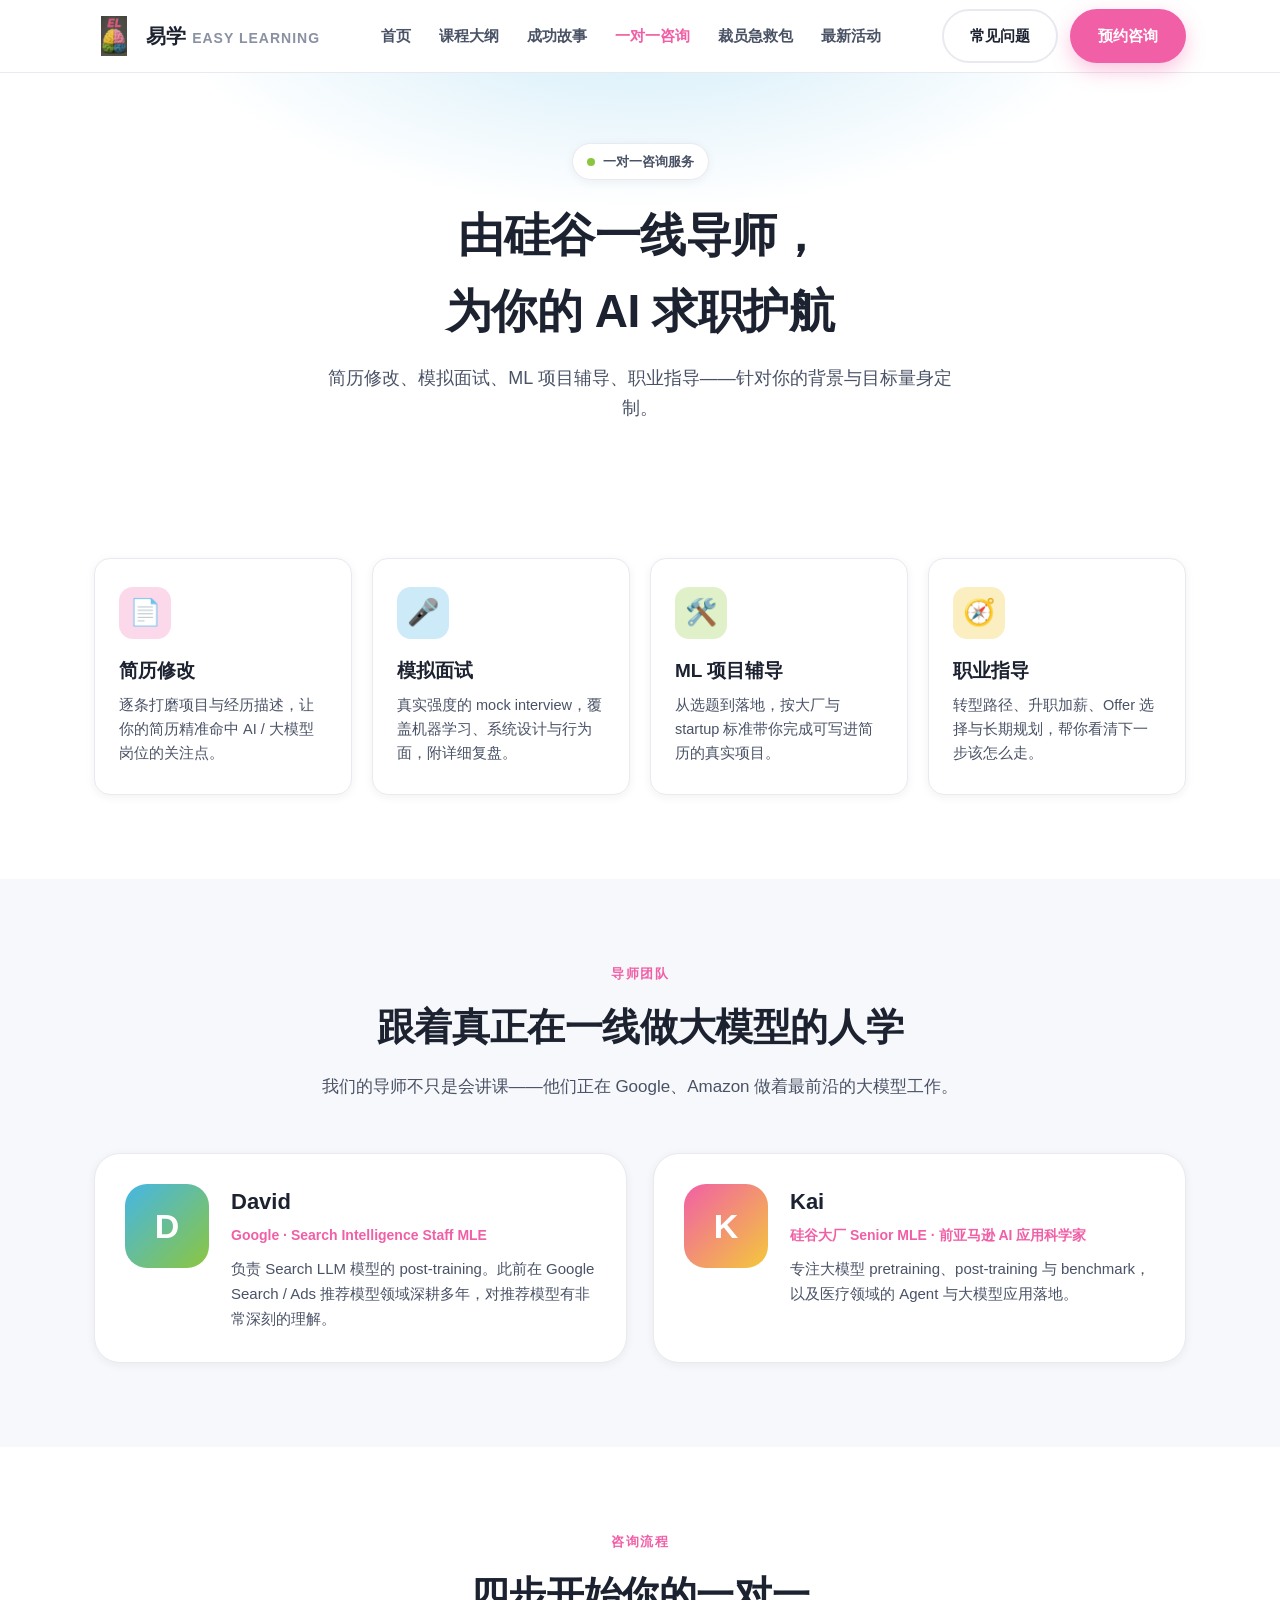
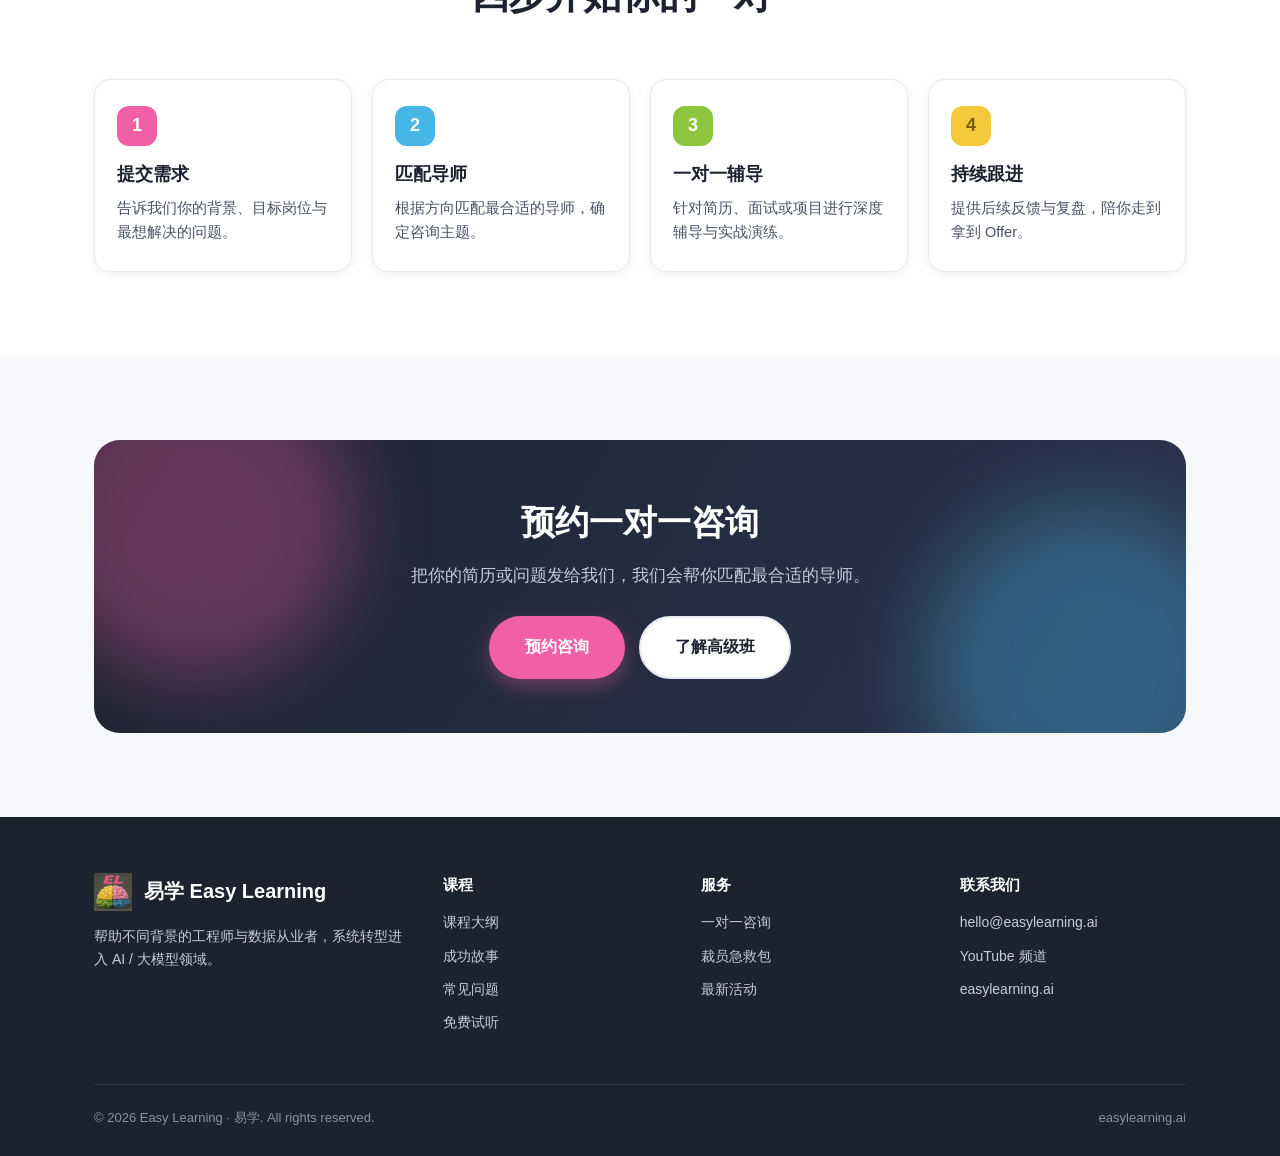
==== consulting.html @ 0535672e "Initialize" ====
<!DOCTYPE html>
<html lang="zh-CN">
<head>
  <meta charset="UTF-8" />
  <meta name="viewport" content="width=device-width, initial-scale=1.0" />
  <title>一对一咨询服务 — 易学 Easy Learning</title>
  <meta name="description" content="易学一对一咨询：简历修改、模拟面试、ML 项目辅导与职业指导，由 Google Staff MLE 与亚马逊 AI 应用科学家亲自授课。" />
  <link rel="icon" href="assets/img/logo.png" />
  <link rel="stylesheet" href="assets/css/style.css" />
</head>
<body>

  <header class="site-header">
    <div class="container nav">
      <a class="brand" href="index.html">
        <img src="assets/img/logo.png" alt="Easy Learning logo" />
        <span>易学 <span class="en">EASY LEARNING</span></span>
      </a>
      <nav class="nav-links">
        <a href="index.html">首页</a>
        <a href="index.html#syllabus">课程大纲</a>
        <a href="index.html#stories">成功故事</a>
        <a href="consulting.html" class="active">一对一咨询</a>
        <a href="layoff.html">裁员急救包</a>
        <a href="events.html">最新活动</a>
      </nav>
      <div class="nav-cta">
        <a href="index.html#faq" class="btn btn-ghost">常见问题</a>
        <a href="#book" class="btn btn-primary">预约咨询</a>
      </div>
      <button class="nav-toggle" aria-label="菜单"><span></span><span></span><span></span></button>
    </div>
  </header>

  <!-- Page hero -->
  <section class="page-hero">
    <div class="container">
      <span class="eyebrow"><span class="dot"></span>一对一咨询服务</span>
      <h1>由硅谷一线导师，<br />为你的 AI 求职护航</h1>
      <p>简历修改、模拟面试、ML 项目辅导、职业指导——针对你的背景与目标量身定制。</p>
    </div>
  </section>

  <!-- Services -->
  <section class="section">
    <div class="container">
      <div class="services">
        <div class="service reveal">
          <div class="ico" style="background:var(--pink-soft);color:var(--pink)">📄</div>
          <h3>简历修改</h3>
          <p>逐条打磨项目与经历描述，让你的简历精准命中 AI / 大模型岗位的关注点。</p>
        </div>
        <div class="service reveal">
          <div class="ico" style="background:var(--blue-soft);color:var(--blue)">🎤</div>
          <h3>模拟面试</h3>
          <p>真实强度的 mock interview，覆盖机器学习、系统设计与行为面，附详细复盘。</p>
        </div>
        <div class="service reveal">
          <div class="ico" style="background:var(--green-soft);color:var(--green)">🛠️</div>
          <h3>ML 项目辅导</h3>
          <p>从选题到落地，按大厂与 startup 标准带你完成可写进简历的真实项目。</p>
        </div>
        <div class="service reveal">
          <div class="ico" style="background:var(--yellow-soft);color:#c79a16">🧭</div>
          <h3>职业指导</h3>
          <p>转型路径、升职加薪、Offer 选择与长期规划，帮你看清下一步该怎么走。</p>
        </div>
      </div>
    </div>
  </section>

  <!-- Teachers -->
  <section class="section alt">
    <div class="container">
      <div class="section-head reveal">
        <div class="kicker">导师团队</div>
        <h2>跟着真正在一线做大模型的人学</h2>
        <p>我们的导师不只是会讲课——他们正在 Google、Amazon 做着最前沿的大模型工作。</p>
      </div>
      <div class="teachers">
        <div class="teacher reveal">
          <div class="face" style="background:linear-gradient(135deg,var(--blue),var(--green))">D</div>
          <div>
            <h3>David</h3>
            <div class="role">Google · Search Intelligence Staff MLE</div>
            <p>负责 Search LLM 模型的 post-training。此前在 Google Search / Ads 推荐模型领域深耕多年，对推荐模型有非常深刻的理解。</p>
          </div>
        </div>
        <div class="teacher reveal">
          <div class="face" style="background:linear-gradient(135deg,var(--pink),var(--yellow))">K</div>
          <div>
            <h3>Kai</h3>
            <div class="role">硅谷大厂 Senior MLE · 前亚马逊 AI 应用科学家</div>
            <p>专注大模型 pretraining、post-training 与 benchmark，以及医疗领域的 Agent 与大模型应用落地。</p>
          </div>
        </div>
      </div>
    </div>
  </section>

  <!-- How it works -->
  <section class="section">
    <div class="container">
      <div class="section-head reveal">
        <div class="kicker">咨询流程</div>
        <h2>四步开始你的一对一</h2>
      </div>
      <div class="steps">
        <div class="step reveal"><div class="n" style="background:var(--pink)">1</div><h3>提交需求</h3><p>告诉我们你的背景、目标岗位与最想解决的问题。</p></div>
        <div class="step reveal"><div class="n" style="background:var(--blue)">2</div><h3>匹配导师</h3><p>根据方向匹配最合适的导师，确定咨询主题。</p></div>
        <div class="step reveal"><div class="n" style="background:var(--green)">3</div><h3>一对一辅导</h3><p>针对简历、面试或项目进行深度辅导与实战演练。</p></div>
        <div class="step reveal"><div class="n" style="background:var(--yellow);color:#7a5e00">4</div><h3>持续跟进</h3><p>提供后续反馈与复盘，陪你走到拿到 Offer。</p></div>
      </div>
    </div>
  </section>

  <!-- Book / CTA -->
  <section class="section alt" id="book">
    <div class="container">
      <div class="cta-band reveal">
        <div class="blob" style="background:var(--pink);left:-60px;top:-80px;"></div>
        <div class="blob" style="background:var(--blue);right:-60px;bottom:-90px;"></div>
        <h2>预约一对一咨询</h2>
        <p>把你的简历或问题发给我们，我们会帮你匹配最合适的导师。</p>
        <div class="actions">
          <a href="mailto:hello@easylearning.ai?subject=一对一咨询预约" class="btn btn-primary btn-lg">预约咨询</a>
          <a href="index.html#syllabus" class="btn btn-ghost btn-lg">了解高级班</a>
        </div>
      </div>
    </div>
  </section>

  <footer class="site-footer">
    <div class="container">
      <div class="foot-grid">
        <div>
          <div class="foot-brand"><img src="assets/img/logo.png" alt="" />易学 Easy Learning</div>
          <p>帮助不同背景的工程师与数据从业者，系统转型进入 AI / 大模型领域。</p>
        </div>
        <div class="foot-col">
          <h4>课程</h4>
          <a href="index.html#syllabus">课程大纲</a>
          <a href="index.html#stories">成功故事</a>
          <a href="index.html#faq">常见问题</a>
          <a href="index.html#trial">免费试听</a>
        </div>
        <div class="foot-col">
          <h4>服务</h4>
          <a href="consulting.html">一对一咨询</a>
          <a href="layoff.html">裁员急救包</a>
          <a href="events.html">最新活动</a>
        </div>
        <div class="foot-col">
          <h4>联系我们</h4>
          <a href="mailto:hello@easylearning.ai">hello@easylearning.ai</a>
          <a href="https://www.youtube.com/playlist?list=PLTrXzjvaj80YMJQVzphciMIalMmECx3Dy" target="_blank" rel="noopener">YouTube 频道</a>
          <a href="https://easylearning.ai" target="_blank" rel="noopener">easylearning.ai</a>
        </div>
      </div>
      <div class="foot-bottom">
        <span>© 2026 Easy Learning · 易学. All rights reserved.</span>
        <span>easylearning.ai</span>
      </div>
    </div>
  </footer>

  <script src="assets/js/main.js"></script>
</body>
</html>
---- assets/css/style.css ----
/* ===== Easy Learning — Design System ===== */
:root {
  /* Brand palette (from the fluffy brain logo) */
  --pink:   #f15fa6;
  --pink-soft: #fbd9ea;
  --yellow: #f4c83b;
  --yellow-soft: #fbeec0;
  --green:  #8cc63f;
  --green-soft: #e0f0c8;
  --blue:   #45b6e6;
  --blue-soft: #cdeaf8;

  --ink:    #1c2230;
  --ink-2:  #4a5266;
  --muted:  #8a91a3;
  --line:   #e8eaf0;
  --bg:     #ffffff;
  --bg-2:   #f7f8fb;
  --bg-3:   #eef1f7;

  --radius: 16px;
  --radius-lg: 26px;
  --shadow-sm: 0 2px 10px rgba(28,34,48,.06);
  --shadow:    0 10px 30px rgba(28,34,48,.10);
  --shadow-lg: 0 24px 60px rgba(28,34,48,.16);

  --maxw: 1140px;
  --font: "PingFang SC", "Hiragino Sans GB", "Microsoft YaHei", -apple-system,
          BlinkMacSystemFont, "Segoe UI", Roboto, Helvetica, Arial, sans-serif;
}

* { box-sizing: border-box; }
html { scroll-behavior: smooth; }
body {
  margin: 0;
  font-family: var(--font);
  color: var(--ink);
  background: var(--bg);
  line-height: 1.65;
  -webkit-font-smoothing: antialiased;
  text-rendering: optimizeLegibility;
}
img { max-width: 100%; display: block; }
a { color: inherit; text-decoration: none; }

.container { width: 100%; max-width: var(--maxw); margin: 0 auto; padding: 0 24px; }

/* ===== Buttons ===== */
.btn {
  display: inline-flex; align-items: center; gap: 8px;
  padding: 13px 26px; border-radius: 999px;
  font-weight: 700; font-size: 15px; cursor: pointer;
  border: 2px solid transparent; transition: transform .15s ease, box-shadow .15s ease, background .15s ease;
  white-space: nowrap;
}
.btn:active { transform: translateY(1px); }
.btn-primary { background: var(--pink); color: #fff; box-shadow: 0 8px 20px rgba(241,95,166,.35); }
.btn-primary:hover { transform: translateY(-2px); box-shadow: 0 12px 26px rgba(241,95,166,.45); }
.btn-ghost { background: #fff; color: var(--ink); border-color: var(--line); }
.btn-ghost:hover { border-color: var(--blue); color: var(--blue); transform: translateY(-2px); }
.btn-dark { background: var(--ink); color: #fff; }
.btn-dark:hover { transform: translateY(-2px); box-shadow: var(--shadow); }
.btn-lg { padding: 16px 34px; font-size: 16px; }

/* ===== Header / Nav ===== */
.site-header {
  position: sticky; top: 0; z-index: 50;
  background: rgba(255,255,255,.85);
  backdrop-filter: saturate(180%) blur(12px);
  border-bottom: 1px solid var(--line);
}
.nav { display: flex; align-items: center; justify-content: space-between; height: 72px; }
.brand { display: flex; align-items: center; gap: 12px; font-weight: 800; font-size: 20px; letter-spacing: .2px; }
.brand img { width: 40px; height: 40px; object-fit: contain; }
.brand .en { color: var(--muted); font-weight: 700; font-size: 14px; letter-spacing: 1px; }
.nav-links { display: flex; align-items: center; gap: 28px; }
.nav-links a { color: var(--ink-2); font-weight: 600; font-size: 15px; transition: color .15s; }
.nav-links a:hover, .nav-links a.active { color: var(--pink); }
.nav-cta { display: flex; align-items: center; gap: 12px; }
.nav-toggle { display: none; background: none; border: 0; cursor: pointer; padding: 8px; }
.nav-toggle span { display: block; width: 24px; height: 2px; background: var(--ink); margin: 5px 0; border-radius: 2px; transition: .2s; }

/* ===== Hero ===== */
.hero { position: relative; overflow: hidden; padding: 84px 0 72px; background:
  radial-gradient(1100px 500px at 85% -10%, var(--pink-soft), transparent 60%),
  radial-gradient(900px 500px at 0% 10%, var(--blue-soft), transparent 55%),
  var(--bg); }
.hero-grid { display: grid; grid-template-columns: 1.1fr .9fr; gap: 48px; align-items: center; }
.eyebrow {
  display: inline-flex; align-items: center; gap: 8px;
  background: #fff; border: 1px solid var(--line); color: var(--ink-2);
  padding: 7px 14px; border-radius: 999px; font-weight: 700; font-size: 13px;
  box-shadow: var(--shadow-sm);
}
.eyebrow .dot { width: 8px; height: 8px; border-radius: 50%; background: var(--green); }
.hero h1 { font-size: 52px; line-height: 1.12; margin: 22px 0 18px; letter-spacing: -.5px; }
.hero h1 .grad { background: linear-gradient(100deg, var(--pink), var(--blue) 55%, var(--green));
  -webkit-background-clip: text; background-clip: text; color: transparent; }
.hero p.lead { font-size: 18px; color: var(--ink-2); margin: 0 0 28px; max-width: 540px; }
.hero-actions { display: flex; gap: 14px; flex-wrap: wrap; }
.hero-note { margin-top: 18px; color: var(--muted); font-size: 14px; }

.hero-card {
  background: #fff; border-radius: var(--radius-lg); box-shadow: var(--shadow-lg);
  padding: 26px; border: 1px solid var(--line); position: relative;
}
.hero-card img { border-radius: 14px; }
.hero-blob { position: absolute; border-radius: 50%; filter: blur(8px); opacity: .55; z-index: 0; }

/* ===== Section scaffolding ===== */
.section { padding: 84px 0; }
.section.alt { background: var(--bg-2); }
.section-head { text-align: center; max-width: 720px; margin: 0 auto 52px; }
.section-head .kicker { color: var(--pink); font-weight: 800; letter-spacing: 1.5px; font-size: 13px; text-transform: uppercase; }
.section-head h2 { font-size: 38px; margin: 12px 0 14px; letter-spacing: -.4px; }
.section-head p { color: var(--ink-2); font-size: 17px; margin: 0; }

/* ===== Stats / Logos ===== */
.stats { display: grid; grid-template-columns: repeat(4, 1fr); gap: 24px; }
.stat { text-align: center; padding: 26px 16px; background: #fff; border: 1px solid var(--line); border-radius: var(--radius); box-shadow: var(--shadow-sm); }
.stat .num { font-size: 40px; font-weight: 800; line-height: 1; background: linear-gradient(120deg, var(--pink), var(--blue)); -webkit-background-clip: text; background-clip: text; color: transparent; }
.stat .lbl { color: var(--ink-2); margin-top: 8px; font-weight: 600; font-size: 14px; }

.logos { margin-top: 40px; text-align: center; }
.logos .cap { color: var(--muted); font-size: 14px; font-weight: 600; margin-bottom: 18px; }
.logo-row { display: flex; flex-wrap: wrap; justify-content: center; gap: 14px; }
.logo-chip { padding: 10px 22px; border-radius: 999px; background: #fff; border: 1px solid var(--line); font-weight: 800; color: var(--ink-2); font-size: 16px; box-shadow: var(--shadow-sm); }

/* ===== Syllabus grid ===== */
.syllabus { display: grid; grid-template-columns: repeat(3, 1fr); gap: 20px; }
.week {
  background: #fff; border-radius: var(--radius); padding: 24px 22px; border: 1px solid var(--line);
  box-shadow: var(--shadow-sm); transition: transform .18s ease, box-shadow .18s ease; position: relative; overflow: hidden;
}
.week:hover { transform: translateY(-4px); box-shadow: var(--shadow); }
.week::before { content: ""; position: absolute; left: 0; top: 0; bottom: 0; width: 5px; background: var(--c, var(--pink)); }
.week .wk { font-weight: 800; font-size: 13px; color: var(--c, var(--pink)); letter-spacing: .5px; }
.week h3 { margin: 6px 0 10px; font-size: 19px; }
.week p { margin: 0; color: var(--ink-2); font-size: 14.5px; }

/* ===== Stories ===== */
.stories { display: grid; grid-template-columns: repeat(3, 1fr); gap: 22px; }
.story {
  background: #fff; border-radius: var(--radius); padding: 26px 24px; border: 1px solid var(--line);
  box-shadow: var(--shadow-sm); transition: transform .18s, box-shadow .18s;
}
.story:hover { transform: translateY(-4px); box-shadow: var(--shadow); }
.story .who { display: flex; align-items: center; gap: 14px; margin-bottom: 14px; }
.avatar { width: 52px; height: 52px; border-radius: 50%; display: grid; place-items: center; color: #fff; font-weight: 800; font-size: 20px; flex: none; }
.story .name { font-weight: 800; font-size: 18px; }
.story .tag { color: var(--muted); font-size: 13px; font-weight: 600; }
.story p { margin: 0; color: var(--ink-2); font-size: 15px; }
.story .quote { font-style: italic; color: var(--ink); }

/* ===== FAQ ===== */
.faq { max-width: 820px; margin: 0 auto; }
.faq-item { background: #fff; border: 1px solid var(--line); border-radius: var(--radius); margin-bottom: 14px; overflow: hidden; box-shadow: var(--shadow-sm); }
.faq-q { display: flex; justify-content: space-between; align-items: center; gap: 16px; width: 100%; text-align: left; background: none; border: 0; cursor: pointer; padding: 20px 24px; font-size: 17px; font-weight: 700; color: var(--ink); }
.faq-q .ico { flex: none; width: 28px; height: 28px; border-radius: 50%; background: var(--bg-3); display: grid; place-items: center; font-size: 18px; transition: transform .2s, background .2s; color: var(--pink); }
.faq-item.open .faq-q .ico { transform: rotate(45deg); background: var(--pink); color: #fff; }
.faq-a { max-height: 0; overflow: hidden; transition: max-height .28s ease; }
.faq-a .inner { padding: 0 24px 22px; color: var(--ink-2); font-size: 15.5px; }
.faq-a a { color: var(--blue); font-weight: 600; text-decoration: underline; word-break: break-all; }

/* ===== Teachers ===== */
.teachers { display: grid; grid-template-columns: repeat(2, 1fr); gap: 26px; }
.teacher { background: #fff; border: 1px solid var(--line); border-radius: var(--radius-lg); padding: 30px; box-shadow: var(--shadow-sm); display: flex; gap: 22px; }
.teacher .face { width: 84px; height: 84px; border-radius: 22px; flex: none; display: grid; place-items: center; color: #fff; font-weight: 800; font-size: 34px; }
.teacher h3 { margin: 0 0 4px; font-size: 22px; }
.teacher .role { color: var(--pink); font-weight: 700; font-size: 14px; margin-bottom: 10px; }
.teacher p { margin: 0; color: var(--ink-2); font-size: 15px; }

/* ===== Service cards ===== */
.services { display: grid; grid-template-columns: repeat(4, 1fr); gap: 20px; }
.service { background: #fff; border: 1px solid var(--line); border-radius: var(--radius); padding: 28px 24px; box-shadow: var(--shadow-sm); transition: transform .18s, box-shadow .18s; }
.service:hover { transform: translateY(-4px); box-shadow: var(--shadow); }
.service .ico { width: 52px; height: 52px; border-radius: 14px; display: grid; place-items: center; font-size: 26px; margin-bottom: 16px; }
.service h3 { margin: 0 0 8px; font-size: 19px; }
.service p { margin: 0; color: var(--ink-2); font-size: 14.5px; }

/* ===== CTA band ===== */
.cta-band { background: linear-gradient(120deg, var(--ink), #2c3550); color: #fff; border-radius: var(--radius-lg); padding: 54px; text-align: center; position: relative; overflow: hidden; }
.cta-band h2 { font-size: 34px; margin: 0 0 12px; }
.cta-band p { color: #c7ccdb; font-size: 17px; margin: 0 0 26px; }
.cta-band .actions { display: flex; gap: 14px; justify-content: center; flex-wrap: wrap; }
.cta-band .blob { position: absolute; width: 320px; height: 320px; border-radius: 50%; filter: blur(40px); opacity: .35; }

/* ===== Page hero (sub pages) ===== */
.page-hero { padding: 70px 0 50px; text-align: center; background:
  radial-gradient(800px 360px at 50% -20%, var(--blue-soft), transparent 60%); }
.page-hero .eyebrow { margin-bottom: 18px; }
.page-hero h1 { font-size: 46px; margin: 0 0 14px; letter-spacing: -.5px; }
.page-hero p { color: var(--ink-2); font-size: 18px; max-width: 640px; margin: 0 auto; }

/* ===== Events ===== */
.events { display: grid; grid-template-columns: repeat(2, 1fr); gap: 24px; }
.event { background: #fff; border: 1px solid var(--line); border-radius: var(--radius-lg); overflow: hidden; box-shadow: var(--shadow-sm); transition: transform .18s, box-shadow .18s; display: flex; flex-direction: column; }
.event:hover { transform: translateY(-4px); box-shadow: var(--shadow); }
.event .banner { height: 130px; display: flex; align-items: flex-end; padding: 18px; color: #fff; font-weight: 800; font-size: 13px; letter-spacing: 1px; }
.event .body { padding: 24px; flex: 1; display: flex; flex-direction: column; }
.event .meta { color: var(--muted); font-weight: 700; font-size: 13px; margin-bottom: 8px; }
.event h3 { margin: 0 0 10px; font-size: 21px; }
.event p { margin: 0 0 18px; color: var(--ink-2); font-size: 15px; flex: 1; }

/* ===== Steps (layoff) ===== */
.steps { display: grid; grid-template-columns: repeat(4, 1fr); gap: 20px; counter-reset: step; }
.step { background: #fff; border: 1px solid var(--line); border-radius: var(--radius); padding: 26px 22px; box-shadow: var(--shadow-sm); position: relative; }
.step .n { width: 40px; height: 40px; border-radius: 12px; display: grid; place-items: center; font-weight: 800; color: #fff; font-size: 18px; margin-bottom: 14px; }
.step h3 { margin: 0 0 8px; font-size: 18px; }
.step p { margin: 0; color: var(--ink-2); font-size: 14.5px; }

/* ===== Checklist ===== */
.checklist { display: grid; grid-template-columns: repeat(2, 1fr); gap: 16px 32px; max-width: 860px; margin: 0 auto; }
.check { display: flex; gap: 14px; align-items: flex-start; background: #fff; border: 1px solid var(--line); border-radius: var(--radius); padding: 18px 20px; box-shadow: var(--shadow-sm); }
.check .tick { flex: none; width: 26px; height: 26px; border-radius: 50%; background: var(--green); color: #fff; display: grid; place-items: center; font-weight: 800; font-size: 15px; }
.check h4 { margin: 0 0 3px; font-size: 16px; }
.check p { margin: 0; color: var(--ink-2); font-size: 14px; }

/* ===== Footer ===== */
.site-footer { background: var(--ink); color: #c7ccdb; padding: 56px 0 28px; }
.foot-grid { display: grid; grid-template-columns: 1.4fr 1fr 1fr 1fr; gap: 32px; }
.foot-brand { display: flex; align-items: center; gap: 12px; color: #fff; font-weight: 800; font-size: 20px; margin-bottom: 14px; }
.foot-brand img { width: 38px; height: 38px; }
.site-footer p { font-size: 14px; margin: 0 0 8px; }
.foot-col h4 { color: #fff; font-size: 15px; margin: 0 0 14px; }
.foot-col a { display: block; color: #c7ccdb; font-size: 14px; margin-bottom: 10px; transition: color .15s; }
.foot-col a:hover { color: var(--pink); }
.foot-bottom { border-top: 1px solid #2c3550; margin-top: 40px; padding-top: 22px; display: flex; justify-content: space-between; flex-wrap: wrap; gap: 10px; font-size: 13px; color: var(--muted); }

/* ===== Reveal animation ===== */
.reveal { opacity: 0; transform: translateY(20px); transition: opacity .6s ease, transform .6s ease; }
.reveal.in { opacity: 1; transform: none; }

/* ===== Responsive ===== */
@media (max-width: 960px) {
  .hero-grid { grid-template-columns: 1fr; }
  .hero h1 { font-size: 40px; }
  .stats { grid-template-columns: repeat(2, 1fr); }
  .syllabus, .stories, .services, .steps { grid-template-columns: repeat(2, 1fr); }
  .teachers, .events, .checklist { grid-template-columns: 1fr; }
  .foot-grid { grid-template-columns: 1fr 1fr; }
}
@media (max-width: 680px) {
  .nav-links, .nav-cta .btn-ghost { display: none; }
  .nav-toggle { display: block; }
  .nav-links.open { display: flex; position: absolute; top: 72px; left: 0; right: 0; flex-direction: column; background: #fff; padding: 18px 24px; gap: 16px; border-bottom: 1px solid var(--line); box-shadow: var(--shadow); }
  .hero { padding: 56px 0 48px; }
  .hero h1 { font-size: 33px; }
  .section { padding: 60px 0; }
  .section-head h2, .page-hero h1 { font-size: 28px; }
  .syllabus, .stories, .services, .steps, .stats { grid-template-columns: 1fr; }
  .cta-band { padding: 36px 22px; }
  .foot-grid { grid-template-columns: 1fr; }
}
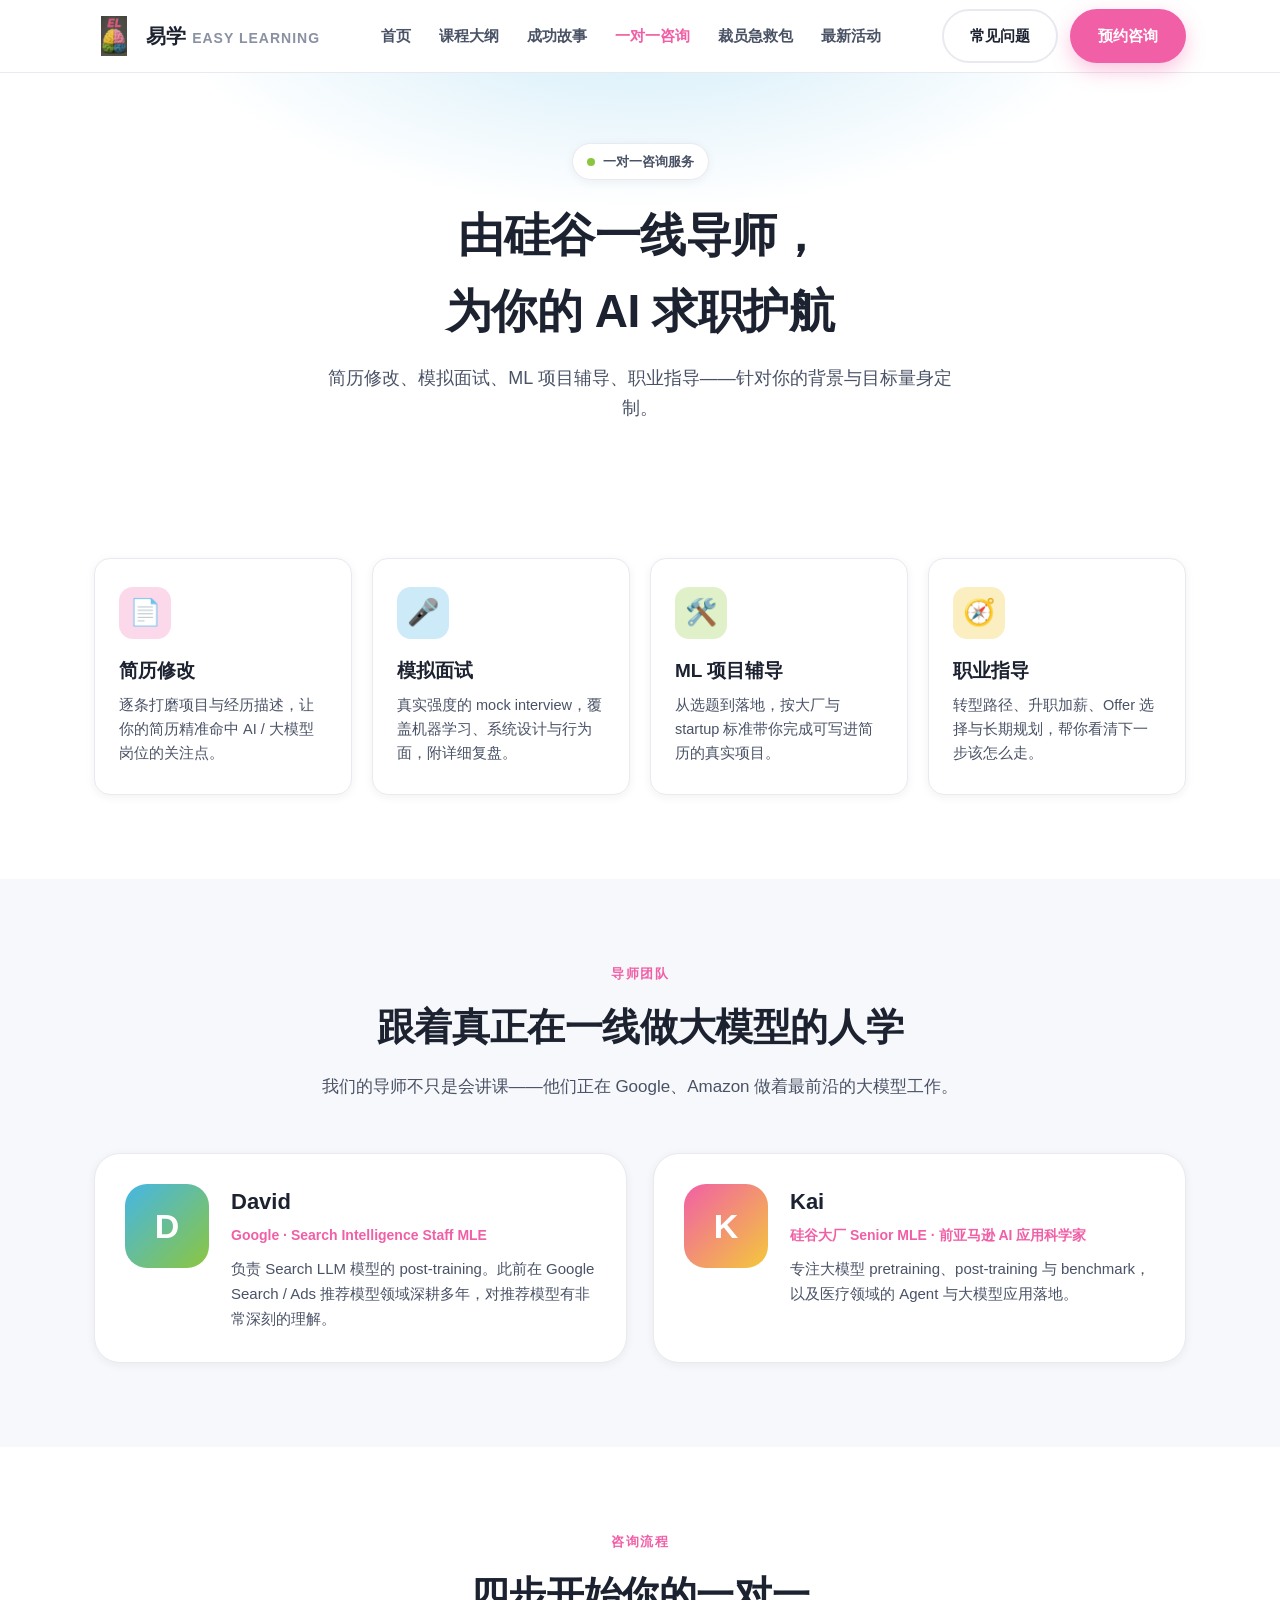
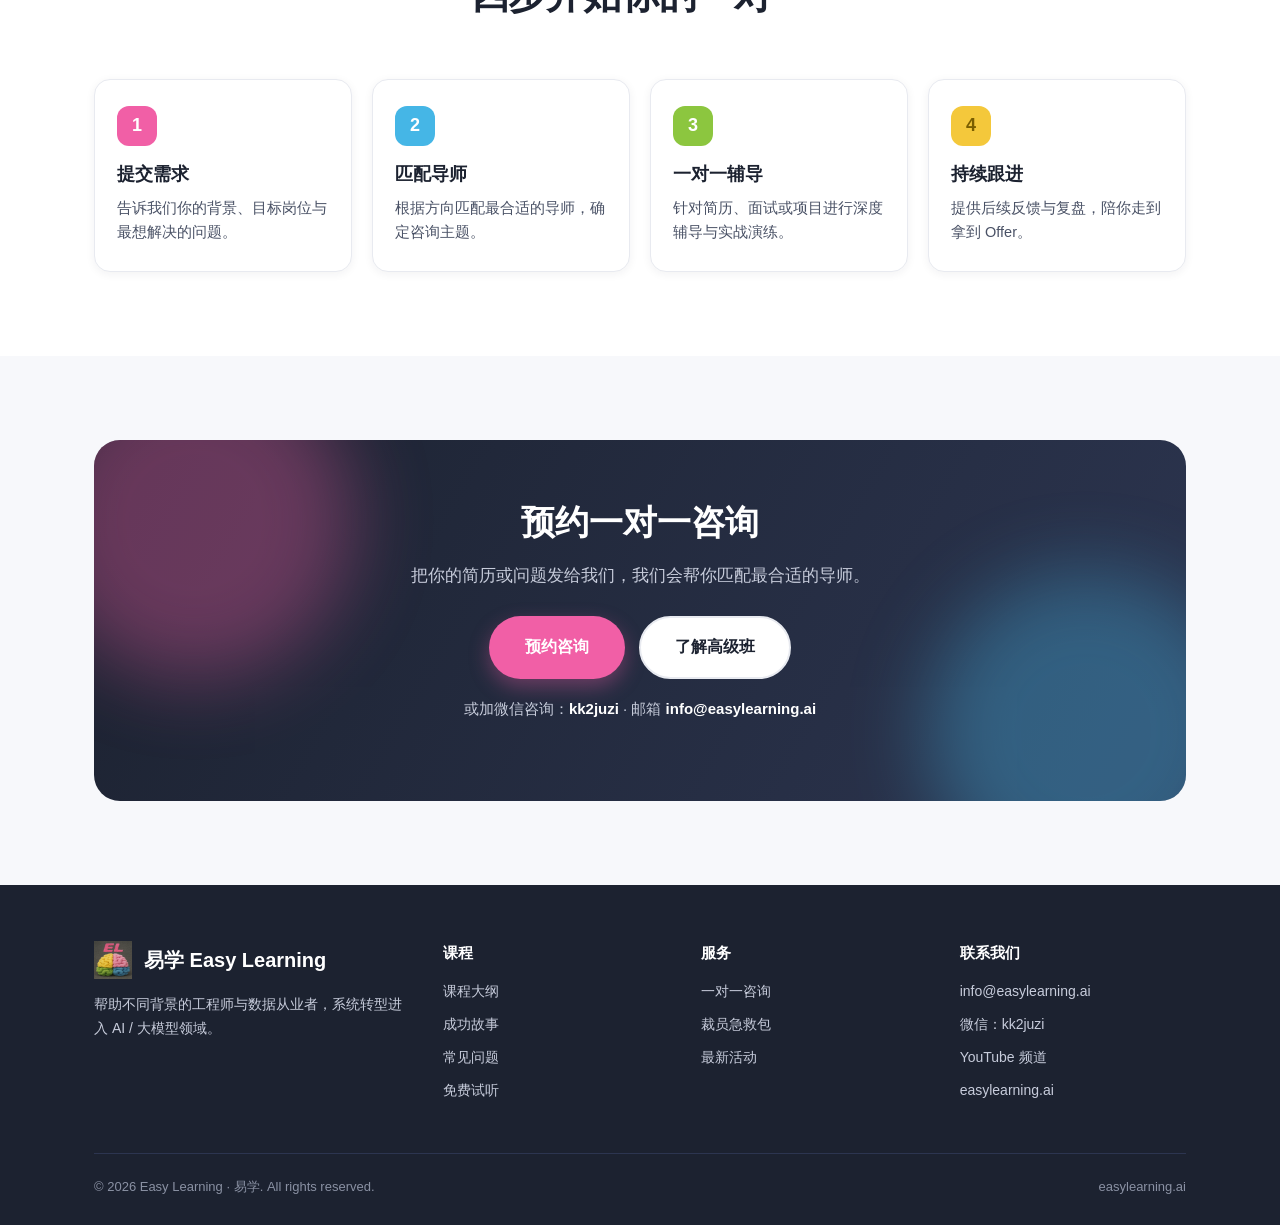
==== commit d3c18876: "Revise contact info" ====
--- a/consulting.html
+++ b/consulting.html
@@ -123,9 +123,10 @@
         <h2>预约一对一咨询</h2>
         <p>把你的简历或问题发给我们，我们会帮你匹配最合适的导师。</p>
         <div class="actions">
-          <a href="mailto:hello@easylearning.ai?subject=一对一咨询预约" class="btn btn-primary btn-lg">预约咨询</a>
+          <a href="mailto:info@easylearning.ai?subject=一对一咨询预约" class="btn btn-primary btn-lg">预约咨询</a>
           <a href="index.html#syllabus" class="btn btn-ghost btn-lg">了解高级班</a>
         </div>
+        <p style="margin-top:18px;color:#c7ccdb;font-size:15px;">或加微信咨询：<strong style="color:#fff;">kk2juzi</strong> · 邮箱 <strong style="color:#fff;">info@easylearning.ai</strong></p>
       </div>
     </div>
   </section>
@@ -152,7 +153,8 @@
         </div>
         <div class="foot-col">
           <h4>联系我们</h4>
-          <a href="mailto:hello@easylearning.ai">hello@easylearning.ai</a>
+          <a href="mailto:info@easylearning.ai">info@easylearning.ai</a>
+          <span style="display:block;font-size:14px;margin-bottom:10px;">微信：kk2juzi</span>
           <a href="https://www.youtube.com/playlist?list=PLTrXzjvaj80YMJQVzphciMIalMmECx3Dy" target="_blank" rel="noopener">YouTube 频道</a>
           <a href="https://easylearning.ai" target="_blank" rel="noopener">easylearning.ai</a>
         </div>
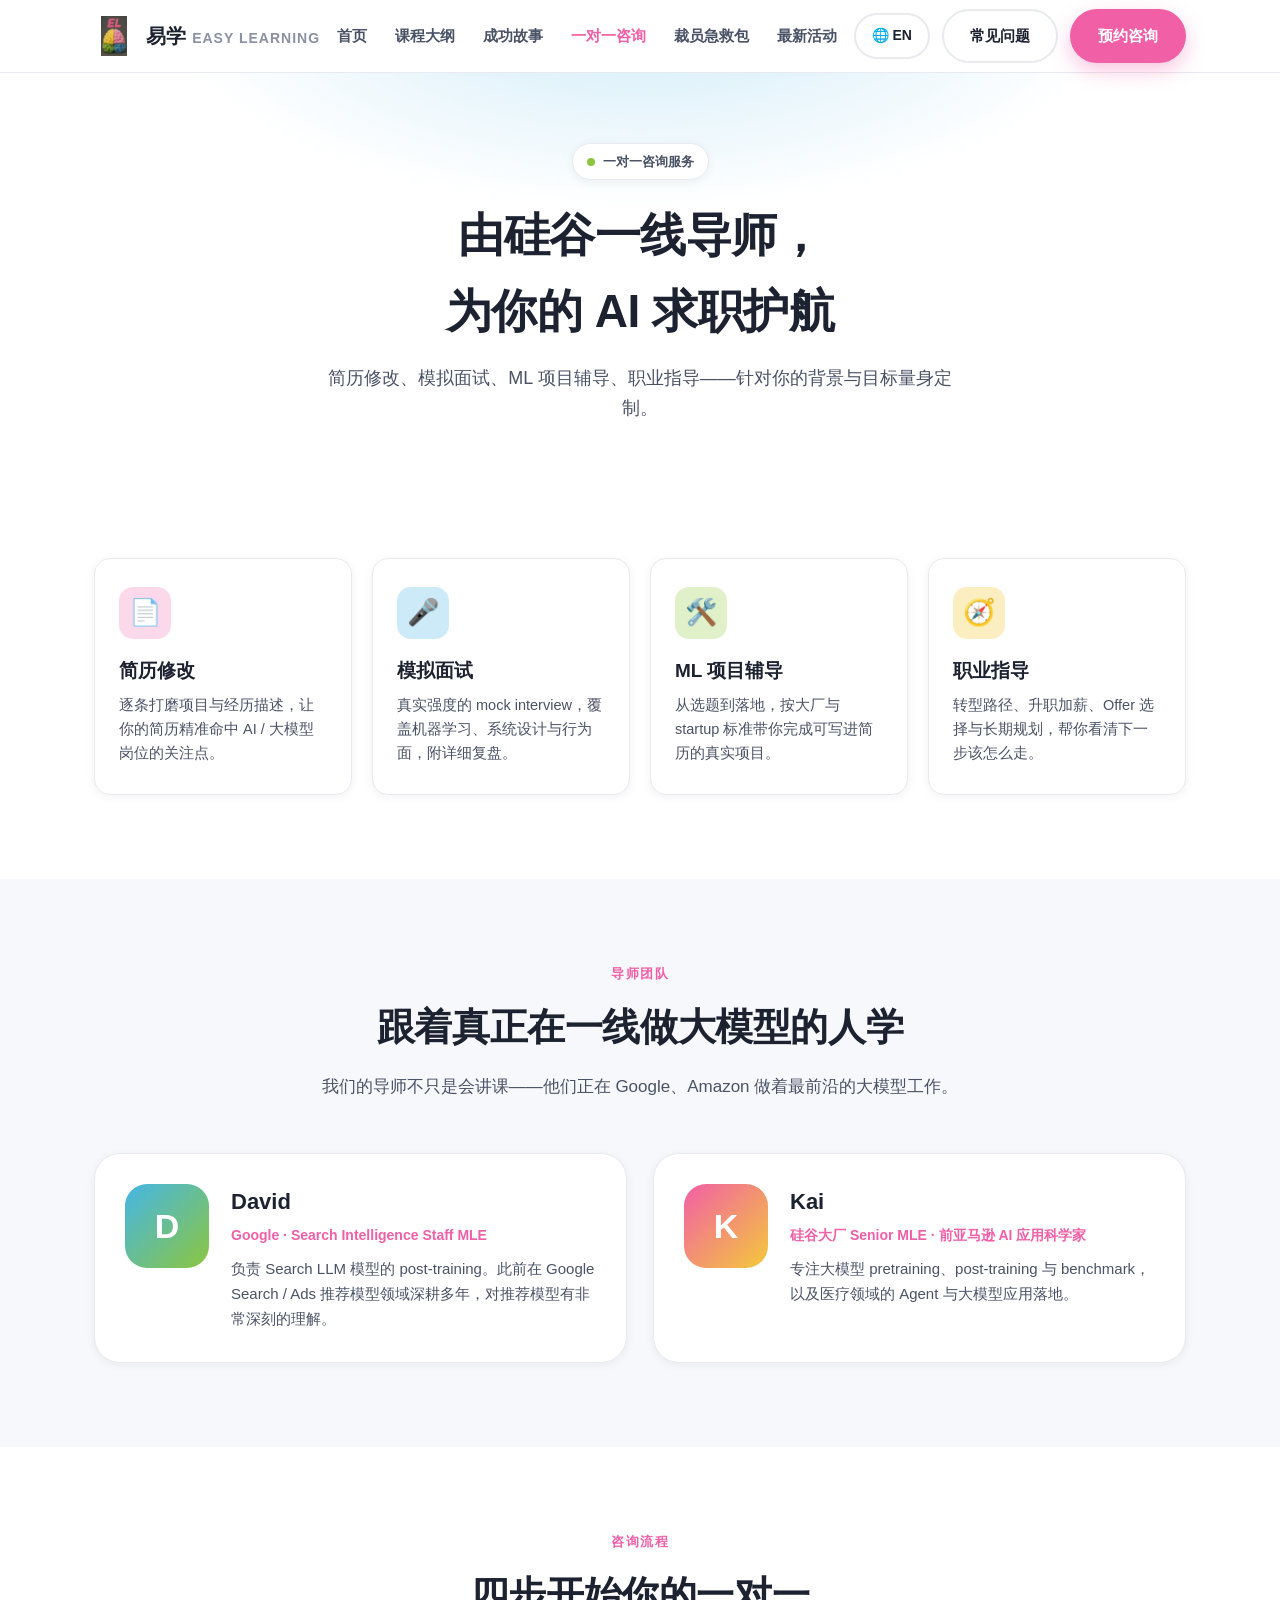
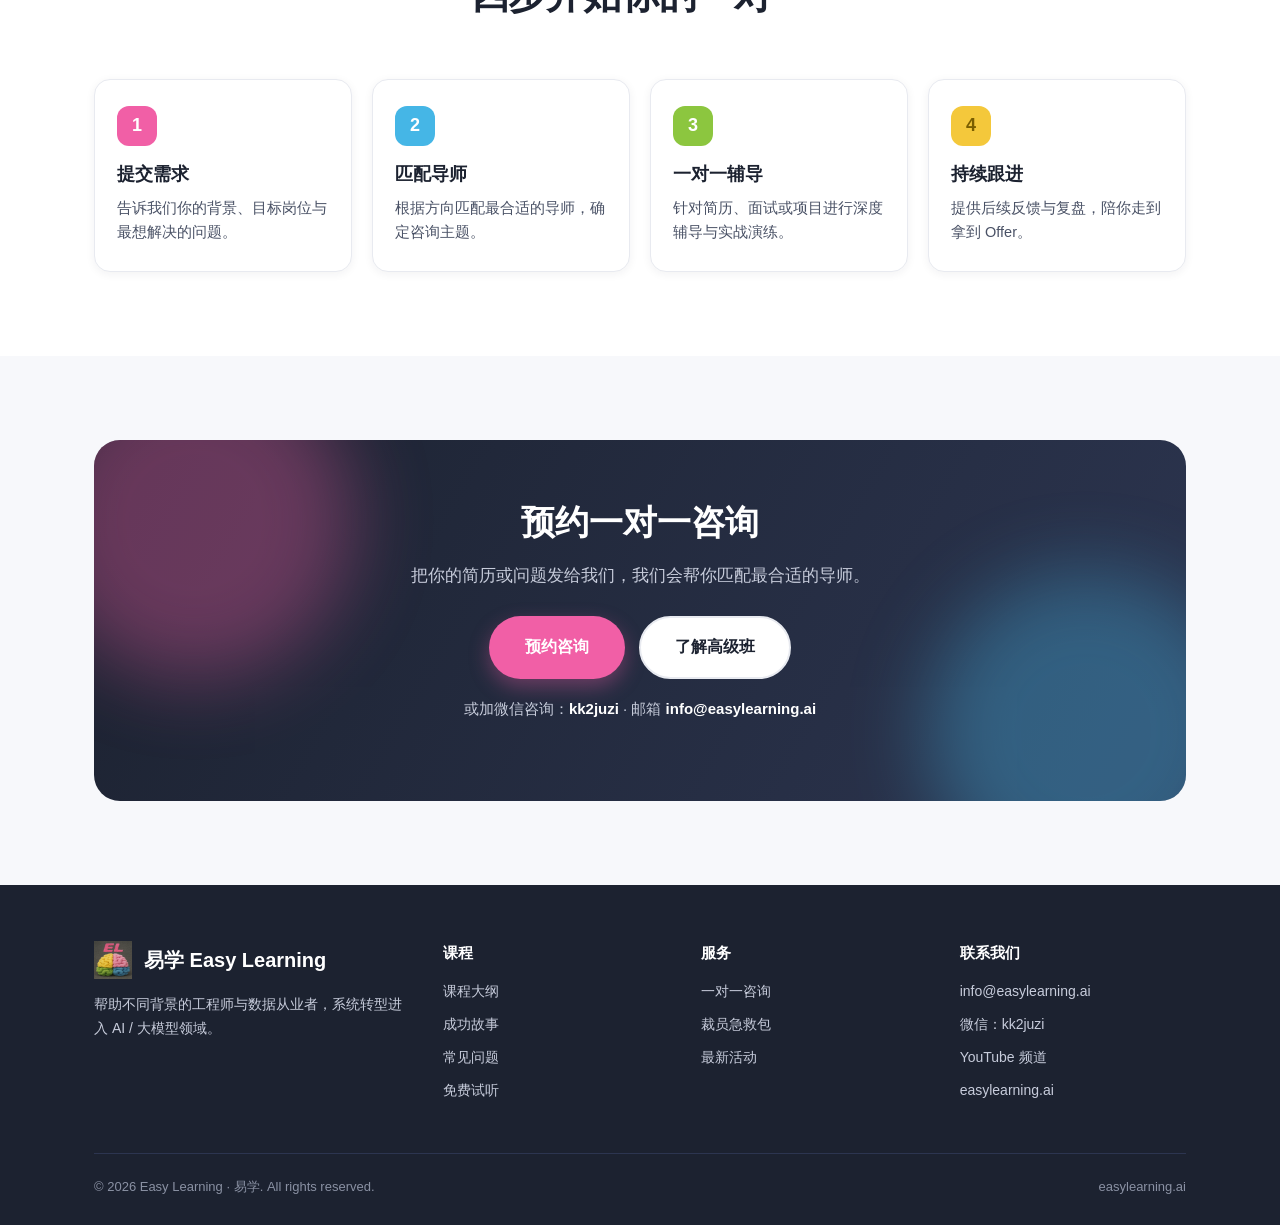
==== commit a3002087: "Add price and English version" ====
--- a/consulting.html
+++ b/consulting.html
@@ -25,6 +25,7 @@
         <a href="events.html">最新活动</a>
       </nav>
       <div class="nav-cta">
+        <a href="consulting.en.html" class="btn lang-btn" title="English">🌐 EN</a>
         <a href="index.html#faq" class="btn btn-ghost">常见问题</a>
         <a href="#book" class="btn btn-primary">预约咨询</a>
       </div>
--- a/assets/css/style.css
+++ b/assets/css/style.css
@@ -61,6 +61,8 @@
 .btn-dark { background: var(--ink); color: #fff; }
 .btn-dark:hover { transform: translateY(-2px); box-shadow: var(--shadow); }
 .btn-lg { padding: 16px 34px; font-size: 16px; }
+.lang-btn { background: #fff; color: var(--ink); border: 2px solid var(--line); padding: 9px 16px; font-size: 14px; }
+.lang-btn:hover { border-color: var(--pink); color: var(--pink); transform: translateY(-2px); }
 
 /* ===== Header / Nav ===== */
 .site-header {
@@ -183,6 +185,12 @@
 .cta-band h2 { font-size: 34px; margin: 0 0 12px; }
 .cta-band p { color: #c7ccdb; font-size: 17px; margin: 0 0 26px; }
 .cta-band .actions { display: flex; gap: 14px; justify-content: center; flex-wrap: wrap; }
+.cta-band .price { display: inline-block; background: rgba(255,255,255,.12); border: 1px solid rgba(255,255,255,.25); color: #fff; padding: 10px 24px; border-radius: 999px; font-size: 17px; font-weight: 600; margin-bottom: 22px; }
+.cta-band .price strong { color: var(--yellow); font-size: 24px; font-weight: 800; }
+
+/* Pricing chip in hero / sections */
+.price-pill { display: inline-flex; align-items: baseline; gap: 8px; background: #fff; border: 1px solid var(--line); box-shadow: var(--shadow-sm); padding: 8px 18px; border-radius: 999px; font-weight: 700; font-size: 15px; color: var(--ink-2); }
+.price-pill strong { color: var(--pink); font-size: 20px; font-weight: 800; }
 .cta-band .blob { position: absolute; width: 320px; height: 320px; border-radius: 50%; filter: blur(40px); opacity: .35; }
 
 /* ===== Page hero (sub pages) ===== */
